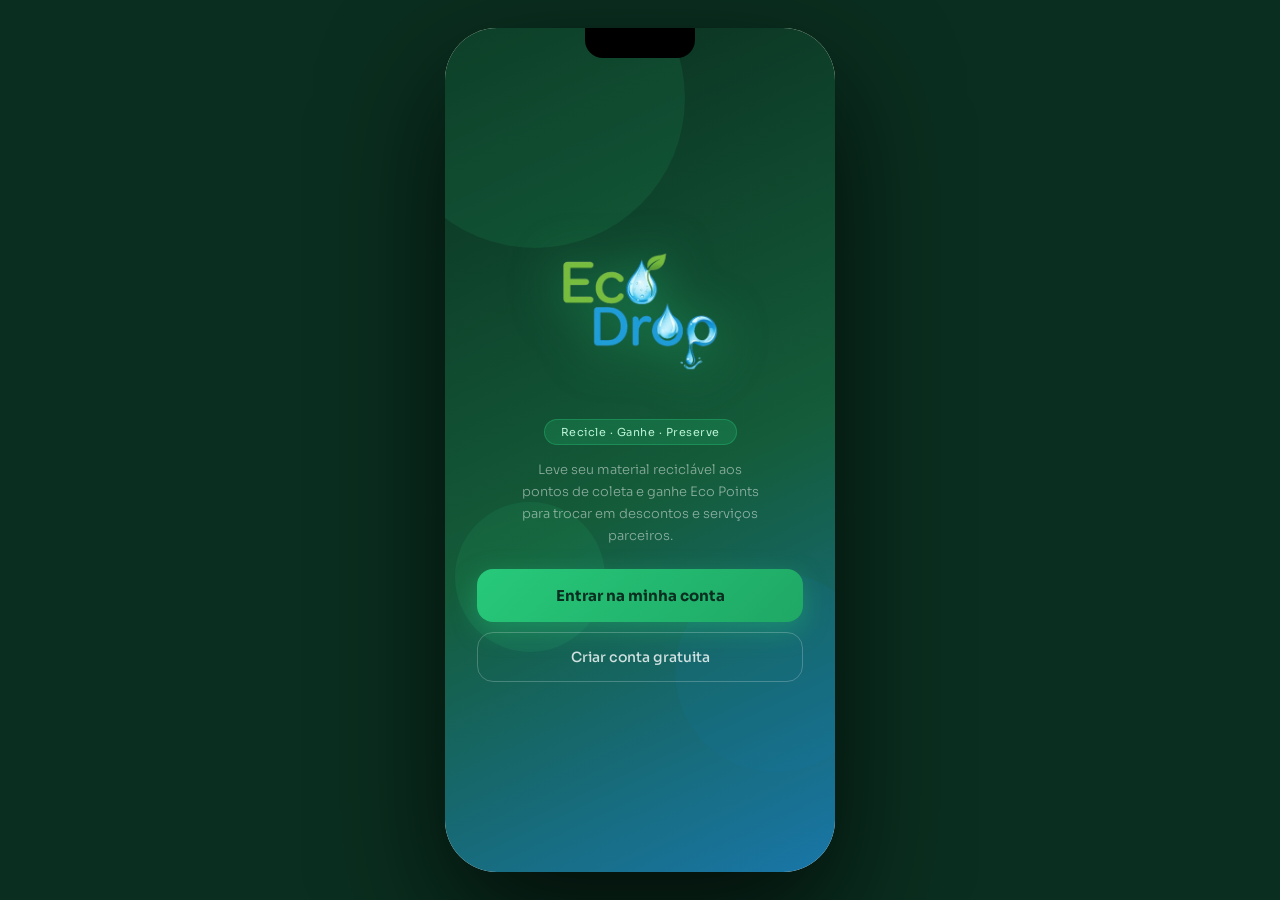
==== frontend/public/index.html @ f5e7b10e "initial commit" ====
<!DOCTYPE html>
<html lang="pt-BR">
<head>
<meta charset="UTF-8"/>
<meta name="viewport" content="width=device-width,initial-scale=1.0"/>
<title>EcoDrop</title>
<link rel="icon" type="image/x-icon" sizes="16x16" href="/assets/16.ico"/>
<link rel="icon" type="image/x-icon" sizes="32x32" href="/assets/32.ico"/>
<link rel="icon" type="image/x-icon" sizes="48x48" href="/assets/48.ico"/>
<link rel="icon" type="image/x-icon" sizes="64x64" href="/assets/64.ico"/>
<link rel="icon" type="image/x-icon" sizes="128x128" href="/assets/128.ico"/>
<link rel="icon" type="image/x-icon" sizes="256x256" href="/assets/256.ico"/>
<link rel="apple-touch-icon" href="/assets/128.ico"/>
<link href="https://fonts.googleapis.com/css2?family=Sora:wght@300;400;500;600;700;800&family=Playfair+Display:wght@700;900&display=swap" rel="stylesheet"/>
<link rel="stylesheet" href="css/style.css"/>
</head>
<body>
<div class="phone">
  <div class="notch"></div>
  <div class="toast" id="toast"></div>

  <!-- SPLASH -->
  <div class="screen active" id="splash">
    <div class="splash-circles"><div class="sc sc1"></div><div class="sc sc2"></div><div class="sc sc3"></div></div>
    <div class="splash-body">
      <img src="assets/Logo.png" alt="EcoDrop" class="splash-logo"/>
      <div class="splash-pill">Recicle · Ganhe · Preserve</div>
      <div class="splash-desc">Leve seu material reciclável aos pontos de coleta e ganhe Eco Points para trocar em descontos e serviços parceiros.</div>
      <div class="splash-btns">
        <button class="btn-primary" onclick="goTo('login')">Entrar na minha conta</button>
        <button class="btn-ghost" onclick="goTo('cadastro')">Criar conta gratuita</button>
      </div>
    </div>
  </div>

  <!-- LOGIN -->
  <div class="screen" id="login">
    <div class="auth-hd">
      <button class="back-btn" onclick="goTo('splash')">←</button>
      <div class="hd-row">
        <img src="assets/Logo.png" alt="EcoDrop" class="screen-logo"/>
        <div><h1>Bem-vindo de volta 👋</h1><p>Entre na sua conta EcoDrop</p></div>
      </div>
    </div>
    <div class="auth-body">
      <div class="fg"><label>E-MAIL</label><input type="email" placeholder="seu@email.com" id="l-email"/></div>
      <div class="fg"><label>SENHA</label><input type="password" placeholder="••••••••" id="l-senha"/></div>
      <button class="btn-primary" onclick="fazerLogin()" style="margin-top:6px">Entrar</button>
      <div class="divider">ou</div>
      <div class="auth-ft">Não tem conta? <button class="link-btn" onclick="goTo('cadastro')">Cadastre-se grátis</button></div>
    </div>
  </div>

  <!-- CADASTRO -->
  <div class="screen" id="cadastro">
    <div class="auth-hd">
      <button class="back-btn" onclick="goTo('splash')">←</button>
      <div class="hd-row">
        <img src="assets/Logo.png" alt="EcoDrop" class="screen-logo"/>
        <div><h1>Criar conta 🌱</h1><p>Comece a reciclar e acumular Eco Points</p></div>
      </div>
    </div>
    <div class="auth-body">
      <div class="fr">
        <div class="fg"><label>NOME</label><input type="text" placeholder="Nome" id="c-nome"/></div>
        <div class="fg"><label>SOBRENOME</label><input type="text" placeholder="Sobrenome" id="c-sob"/></div>
      </div>
      <div class="fg"><label>CPF</label><input type="text" placeholder="000.000.000-00" id="c-cpf" maxlength="14" oninput="mCPF(this)"/></div>
      <div class="fg"><label>E-MAIL</label><input type="email" placeholder="seu@email.com" id="c-email"/></div>
      <div class="fg"><label>SENHA</label><input type="password" placeholder="Mínimo 8 caracteres" id="c-senha"/></div>
      <div class="fg"><label>CONFIRMAÇÃO DE SENHA</label><input type="password" placeholder="Repita a senha" id="c-senha-conf"/></div>
      <button class="btn-primary" onclick="fazerCadastro()" style="margin-top:6px">Criar minha conta</button>
      <div class="auth-ft" style="margin-top:12px">Já tem conta? <button class="link-btn" onclick="goTo('login')">Entrar</button></div>
    </div>
  </div>

  <!-- HOME -->
  <div class="screen" id="home">
    <div class="home-hd">
      <div class="home-top">
        <div class="home-top-left">
          <img src="assets/Logo.png" alt="EcoDrop" class="home-logo"/>
          <div>
            <div class="home-greet">Olá, <span id="home-nome">Usuário</span> 👋</div>
            <div class="home-name">Sua floresta agradece!</div>
          </div>
        </div>
        <div class="notif-btn" onclick="goTo('atendimento')">🔔<div class="notif-dot"></div></div>
      </div>
    </div>
    <div class="voucher-card">
      <div class="vc-lbl">Eco Points Disponíveis</div>
      <div class="vc-val"><span id="saldo-h">0</span><span class="vc-pts-unit"> pts</span></div>
      <div class="vc-sub" id="home-summary">Prontos para usar · Nível 1 🌿</div>
      <div class="vc-badge"><div class="bi">♻️</div><div class="bt">Ativo</div></div>
    </div>
    <div class="stats-row">
      <div class="stat-c"><div class="sn" id="stat-entregas">0</div><div class="sl">Entregas</div></div>
      <div class="stat-c"><div class="sn" id="stat-reciclado">0</div><div class="sl">Pts Acumulados</div></div>
      <div class="stat-c"><div class="sn" id="stat-nivel">1</div><div class="sl">Nível</div></div>
    </div>
    <div class="hscroll">
      <div class="sec-t">🎯 Missões Ativas</div>
      <div id="home-missions">
        <div class="empty-state">Carregando missões...</div>
      </div>
      <div class="sec-t">🔥 Bônus do Mês</div>
      <div class="mc">
        <div class="mi" style="background:#fff3e0">🏆</div>
        <div class="minfo"><h3>Meta: 30 reciclagens em Abril</h3><div class="pb"><div class="pf" style="width:38%"></div></div><p>12 / 30 itens — Bônus 20 pts</p></div>
        <div class="mpts">+20 pts</div>
      </div>
    </div>
  </div>

  <!-- MAPA -->
  <div class="screen" id="mapa">
    <div class="mapa-hd">
      <div class="hd-row">
        <img src="assets/Logo.png" alt="EcoDrop" class="screen-logo"/>
        <div><h1>🗺️ Pontos de Coleta</h1><p>Leve, recicle e ganhe Eco Points</p></div>
      </div>
    </div>
    <div class="filtros">
      <div class="chip active" data-slug="" onclick="setChip(this)">Todos</div>
      <div class="chip" data-slug="plastico" onclick="setChip(this)">♻️ Plástico</div>
      <div class="chip" data-slug="vidro" onclick="setChip(this)">🔵 Vidro</div>
      <div class="chip" data-slug="metal" onclick="setChip(this)">🥫 Metal</div>
      <div class="chip" data-slug="papel" onclick="setChip(this)">📄 Papel</div>
      <div class="chip" data-slug="eletronico" onclick="setChip(this)">🔋 Eletrônico</div>
    </div>
    <div class="fake-map">
      <div class="mtex"></div>
      <div class="mr mrh" style="top:68px"></div>
      <div class="mr mrh" style="top:136px"></div>
      <div class="mr mrv" style="left:96px"></div>
      <div class="mr mrv" style="left:256px"></div>
      <div class="mpin verde" style="top:40px;left:58px" onclick="openPonto('ecoponto-central')"><div class="pi">♻️</div></div>
      <div class="mpin azul"  style="top:92px;left:215px" onclick="openPonto('coleta-norte')"><div class="pi">🔵</div></div>
      <div class="mpin terra" style="top:144px;left:66px" onclick="openPonto('ponto-eletronico-sul')"><div class="pi">🔋</div></div>
      <div class="mpin verde" style="top:46px;left:295px" onclick="openPonto('ecoponto-leste')"><div class="pi">♻️</div></div>
      <div class="mpin azul"  style="top:150px;left:282px" onclick="openPonto('shopping-coleta')"><div class="pi">🥫</div></div>
      <div class="medot" style="top:104px;left:152px"></div>
      <div class="mlbl">📍 Você está aqui</div>
    </div>
    <div class="pscroll" id="points-list">
      <div class="empty-state">Carregando pontos de coleta...</div>
    </div>
  </div>

  <!-- CARTEIRA -->
  <div class="screen" id="carteira">
    <div class="cart-hd">
      <div class="hd-row">
        <img src="assets/Logo.png" alt="EcoDrop" class="screen-logo"/>
        <div><h1>💳 Minha Carteira</h1><p>Seus Eco Points acumulados</p></div>
      </div>
    </div>
    <div class="cart-saldo">
      <div class="cs-lbl">Eco Points Disponíveis</div>
      <div class="cs-val"><span id="saldo-c">0</span><span class="vc-pts-unit"> pts</span></div>
      <div class="cs-sub" id="wallet-summary">Prontos para usar · Nível 1 🌿</div>
      <div class="cs-acts">
        <button class="cs-btn" onclick="openRedeemPartners()">💳 Usar Eco Points</button>
        <button class="cs-btn" onclick="goTo('parceiros');setNav('parceiros')">🏪 Ver Parceiros</button>
      </div>
    </div>
    <div class="nivel-wrap">
      <div class="nivel-top"><h3 id="wallet-level-title">🌿 Nível 1 — Iniciante Verde</h3><span id="wallet-level-progress">0%</span></div>
      <div class="nbg"><div class="nfill" id="wallet-level-bar" style="width:0%"></div></div>
      <div class="ndesc" id="wallet-level-description">Faça sua primeira entrega confirmada para começar a subir de nível.</div>
    </div>
    <div class="cscroll" id="wallet-history">
      <div class="sec-t">📋 Histórico de Transações</div>
      <div class="empty-state">Ainda não há transações registradas na sua carteira.</div>
    </div>
  </div>
  <!-- PARCEIROS -->
  <div class="screen" id="parceiros">
    <div class="parc-hd">
      <div class="hd-row">
        <img src="assets/Logo.png" alt="EcoDrop" class="screen-logo"/>
        <div><h1>🏪 Parceiros</h1><p>Use seus Eco Points nestes estabelecimentos</p></div>
      </div>
    </div>
    <div class="pscr2" id="partners-list">
      <div class="empty-state">Carregando parceiros...</div>
    </div>
  </div>

  <!-- PERFIL -->
  <div class="screen" id="perfil">
    <div class="perf-hd">
      <div class="hd-row" style="justify-content:center;margin-bottom:14px">
        <img src="assets/Logo.png" alt="EcoDrop" class="screen-logo"/>
      </div>
      <button class="perf-av" type="button" onclick="openProfilePhotoPicker()" aria-label="Alterar foto de perfil">
        <span id="profile-photo-placeholder">🧑‍🌿</span>
        <img id="profile-photo-preview" alt="Foto de perfil"/>
      </button>
      <input id="profile-photo-input" type="file" accept="image/png,image/jpeg,image/webp" onchange="alterarFotoPerfil(event)" hidden/>
      <div class="profile-photo-actions">
        <button type="button" onclick="openProfilePhotoPicker()">Alterar foto</button>
        <button type="button" id="profile-photo-remove" onclick="removerFotoPerfil()">Remover</button>
      </div>
      <div class="perf-nome" id="perf-nome">Usuário</div>
      <div class="perf-nivel" id="perf-nivel">Nível 1 · Iniciante Verde 🌿</div>
    </div>
    <div class="perf-scr">
      <div class="info-c">
        <div class="ic-lbl">DADOS PESSOAIS</div>
        <div class="info-r"><div class="info-ico">👤</div><div><h4 id="p-nome">Nome Completo</h4><p>Nome cadastrado</p></div></div>
        <div class="info-r"><div class="info-ico">📧</div><div><h4 id="p-email">email@email.com</h4><p>E-mail</p></div></div>
        <div class="info-r"><div class="info-ico">🆔</div><div><h4 id="p-cpf">000.000.000-00</h4><p>CPF</p></div></div>
        <div class="info-r" onclick="openPhoneModal()"><div class="info-ico">📱</div><div><h4 id="p-telefone">Não informado</h4><p>Celular</p></div></div>
        <div class="info-r" onclick="openAddressModal()"><div class="info-ico">📍</div><div><h4 id="p-endereco">Não informado</h4><p>Endereço</p></div></div>
      </div>
      <div class="info-c" style="margin-top:12px">
        <div class="ic-lbl">MINHA CONTA</div>
        <div class="info-r" onclick="showToast('🔔 Notificações configuradas!')"><div class="info-ico">🔔</div><div><h4>Notificações</h4><p>Vouchers e novidades</p></div></div>
        <div class="info-r" onclick="openProfileEditModal()"><div class="info-ico">✏️</div><div><h4>Editar dados</h4><p>Atualizar informações da sua conta</p></div></div>
        <div class="info-r" onclick="openPasswordModal()"><div class="info-ico">🔒</div><div><h4>Segurança</h4><p>Alterar senha com confirmação</p></div></div>
        <div class="info-r" onclick="showToast('📄 Termos de Uso abertos!')"><div class="info-ico">📄</div><div><h4>Termos de Uso</h4><p>Política de privacidade</p></div></div>
      </div>
      <button class="logout-btn" onclick="fazerLogout()">Sair da conta</button>
    </div>
  </div>

  <!-- ATENDIMENTO -->
  <div class="screen" id="atendimento">
    <div class="atend-hd">
      <div class="hd-row">
        <img src="assets/Logo.png" alt="EcoDrop" class="screen-logo"/>
        <div><h1>🤝 Auto Atendimento</h1><p>Como podemos te ajudar?</p></div>
      </div>
    </div>
    <div class="atend-scr">
      <div class="atend-card" onclick="goTo('carteira');setNav('carteira')">
        <div class="info-ico">💳</div>
        <div class="atend-info"><h4>Minha conta</h4><p>Ver saldo de Eco Points e nível atual</p></div>
        <div class="parr">›</div>
      </div>
      <div class="atend-card" onclick="openDeliveriesModal()">
        <div class="info-ico">📋</div>
        <div class="atend-info"><h4>Histórico de reciclagens</h4><p>Consultar suas entregas realizadas</p></div>
        <div class="parr">›</div>
      </div>
      <div class="atend-card" onclick="goTo('mapa');setNav('mapa')">
        <div class="info-ico">🗺️</div>
        <div class="atend-info"><h4>Pontos de coleta</h4><p>Ver pontos disponíveis na sua cidade</p></div>
        <div class="parr">›</div>
      </div>
      <div class="atend-card" onclick="openAgenda('ecoponto-central')">
        <div class="info-ico">📅</div>
        <div class="atend-info"><h4>Agendar entrega</h4><p>Escolha um horário para levar seu material</p></div>
        <div class="parr">›</div>
      </div>
      <div class="atend-card" onclick="openMeusAgendamentos()">
        <div class="info-ico">🗓️</div>
        <div class="atend-info"><h4>Meus agendamentos</h4><p>Acompanhe e cancele seus agendamentos</p></div>
        <div class="parr">›</div>
      </div>
      <div class="atend-card" onclick="goTo('parceiros');setNav('parceiros')">
        <div class="info-ico">🏪</div>
        <div class="atend-info"><h4>Parceiros</h4><p>Onde usar seus Eco Points</p></div>
        <div class="parr">›</div>
      </div>

      <div class="atend-card" onclick="openSupportModal()">
        <div class="info-ico">🤝</div>
        <div class="atend-info"><h4>Falar com suporte</h4><p>Abrir ticket e acompanhar atendimento</p></div>
        <div class="parr">›</div>
      </div>
      <div class="atend-card operator-only" id="atend-operator-card" onclick="openOperatorModal()" style="display:none">
        <div class="info-ico">🧾</div>
        <div class="atend-info"><h4>Operação do ponto</h4><p>Revisar entregas pendentes e creditar usuários</p></div>
        <div class="parr">›</div>
      </div>
    </div>
  </div>

  <!-- MODAL PERFIL -->
  <div class="modal-ov" id="mod-profile-edit" onclick="closeProfileEditModal()">
    <div class="modal-sh" onclick="event.stopPropagation()">
      <div class="mhandle"></div>
      <div class="mtag">👤 Dados pessoais</div>
      <h2>Atualizar perfil</h2>
      <p>Mantenha seus dados atualizados. Para trocar o e-mail, confirme sua senha atual.</p>
      <div class="fr">
        <div class="fg"><label>NOME</label><input type="text" id="up-nome" placeholder="Nome"/></div>
        <div class="fg"><label>SOBRENOME</label><input type="text" id="up-sobrenome" placeholder="Sobrenome"/></div>
      </div>
      <div class="fg"><label>E-MAIL</label><input type="email" id="up-email" placeholder="seu@email.com"/></div>
      <div class="fg"><label>SENHA ATUAL</label><input type="password" id="up-senha-atual" placeholder="Obrigatória se alterar o e-mail"/></div>
      <div class="modal-help">Informe a senha atual apenas quando quiser trocar o e-mail.</div>
      <button class="btn-primary" id="up-save-btn" onclick="salvarPerfil()">Salvar alterações</button>
      <button class="btn-sec" onclick="closeProfileEditModal()">Cancelar</button>
    </div>
  </div>

  <!-- MODAL SENHA -->
  <div class="modal-ov" id="mod-password" onclick="closePasswordModal()">
    <div class="modal-sh" onclick="event.stopPropagation()">
      <div class="mhandle"></div>
      <div class="mtag">🔒 Segurança</div>
      <h2>Alterar senha</h2>
      <p>Confirme sua senha atual e informe uma nova senha com pelo menos 8 caracteres.</p>
      <div class="fg"><label>SENHA ATUAL</label><input type="password" id="pw-atual" placeholder="Digite sua senha atual"/></div>
      <div class="fg"><label>NOVA SENHA</label><input type="password" id="pw-nova" placeholder="Mínimo 8 caracteres"/></div>
      <div class="fg"><label>CONFIRMAR NOVA SENHA</label><input type="password" id="pw-confirmacao" placeholder="Repita a nova senha"/></div>
      <button class="btn-primary" id="pw-save-btn" onclick="alterarSenha()">Atualizar senha</button>
      <button class="btn-sec" onclick="closePasswordModal()">Cancelar</button>
    </div>
  </div>

  <!-- MODAL ENDEREÇO -->
  <div class="modal-ov" id="mod-address" onclick="closeAddressModal()">
    <div class="modal-sh" onclick="event.stopPropagation()">
      <div class="mhandle"></div>
      <div class="mtag">📍 Endereço</div>
      <h2>Atualizar endereço</h2>
      <p>Mantenha seu endereço atualizado para facilitar agendamentos e entregas.</p>
      <div class="fg"><label>CEP</label><input type="text" id="addr-cep" placeholder="00000-000" maxlength="9" oninput="mCEP(this)" onblur="preencherEnderecoPorCEP()"/></div>
      <div class="modal-help">💡 Digite o CEP e os campos serão preenchidos automaticamente</div>
      <div class="fg"><label>RUA</label><input type="text" id="addr-rua" placeholder="Nome da rua"/></div>
      <div class="fr">
        <div class="fg"><label>NÚMERO</label><input type="text" id="addr-numero" placeholder="123"/></div>
        <div class="fg"><label>BAIRRO</label><input type="text" id="addr-bairro" placeholder="Nome do bairro"/></div>
      </div>
      <div class="fr">
        <div class="fg"><label>CIDADE</label><input type="text" id="addr-cidade" placeholder="Manaus"/></div>
        <div class="fg"><label>ESTADO</label>
          <select id="addr-estado">
            <option>AM</option><option>PA</option><option>RO</option><option>AC</option><option>RR</option>
            <option>AP</option><option>TO</option><option>SP</option><option>RJ</option><option>MG</option>
            <option>BA</option><option>PR</option><option>RS</option><option>SC</option><option>GO</option>
            <option>DF</option><option>MT</option><option>MS</option>
          </select>
        </div>
      </div>
      <button class="btn-primary" id="addr-save-btn" onclick="salvarEndereco()">Salvar endereço</button>
      <button class="btn-sec" onclick="closeAddressModal()">Cancelar</button>
    </div>
  </div>

  <!-- MODAL CELULAR -->
  <div class="modal-ov" id="mod-phone" onclick="closePhoneModal()">
    <div class="modal-sh" onclick="event.stopPropagation()">
      <div class="mhandle"></div>
      <div class="mtag">📱 Celular</div>
      <h2>Atualizar celular</h2>
      <p>Mantenha seu número de celular atualizado para contato.</p>
      <div class="fg"><label>CELULAR</label><input type="text" id="phone-telefone" placeholder="(00) 00000-0000" maxlength="15" oninput="mTel(this)"/></div>
      <button class="btn-primary" id="phone-save-btn" onclick="salvarCelular()">Salvar celular</button>
      <button class="btn-sec" onclick="closePhoneModal()">Cancelar</button>
    </div>
  </div>

  <div class="modal-ov" id="mod-partner-benefits" onclick="closeModal('mod-partner-benefits')">
    <div class="modal-sh" onclick="event.stopPropagation()">
      <div class="mhandle"></div>
      <div class="mtag" id="partner-benefits-tag">🏪 Parceiro</div>
      <h2 id="partner-benefits-title">Escolha um benefício</h2>
      <p id="partner-benefits-description">Use seu VoucherVerde com benefícios reais.</p>
      <div class="section-stack" id="partner-benefits-list">
        <div class="empty-state">Carregando benefícios...</div>
      </div>
      <button class="btn-sec" onclick="closeModal('mod-partner-benefits')">Fechar</button>
    </div>
  </div>

  <div class="modal-ov" id="mod-support" onclick="closeModal('mod-support')">
    <div class="modal-sh" onclick="event.stopPropagation()">
      <div class="mhandle"></div>
      <div class="mtag">🤝 Atendimento</div>
      <h2>Seus tickets</h2>
      <p>Abra um chamado e acompanhe as respostas sem sair do app.</p>
      <div class="section-stack" id="support-ticket-list">
        <div class="empty-state">Carregando tickets...</div>
      </div>
      <button class="btn-primary" onclick="openSupportForm()">Abrir novo ticket</button>
      <button class="btn-sec" onclick="closeModal('mod-support')">Fechar</button>
    </div>
  </div>

  <div class="modal-ov" id="mod-support-form" onclick="closeModal('mod-support-form')">
    <div class="modal-sh" onclick="event.stopPropagation()">
      <div class="mhandle"></div>
      <div class="mtag">✍️ Novo ticket</div>
      <h2>Falar com suporte</h2>
      <p>Descreva seu problema com o máximo de contexto possível.</p>
      <div class="fg">
        <label>CATEGORIA</label>
        <select id="sup-category">
          <option value="Conta">Conta</option>
          <option value="Carteira">Carteira</option>
          <option value="Entrega">Entrega</option>
          <option value="Parceiros">Parceiros</option>
          <option value="Aplicativo">Aplicativo</option>
          <option value="Outro">Outro</option>
        </select>
      </div>
      <div class="fg"><label>ASSUNTO</label><input type="text" id="sup-subject" placeholder="Ex.: Não consegui resgatar meu voucher"/></div>
      <div class="fg">
        <label>PRIORIDADE</label>
        <select id="sup-priority">
          <option value="medium">Média</option>
          <option value="high">Alta</option>
          <option value="low">Baixa</option>
        </select>
      </div>
      <div class="fg"><label>DESCRIÇÃO</label><textarea id="sup-description" placeholder="Explique o que aconteceu e o que você esperava que acontecesse."></textarea></div>
      <button class="btn-primary" id="sup-create-btn" onclick="submitSupportTicket()">Enviar ticket</button>
      <button class="btn-sec" onclick="closeModal('mod-support-form')">Cancelar</button>
    </div>
  </div>

  <div class="modal-ov" id="mod-support-detail" onclick="closeModal('mod-support-detail')">
    <div class="modal-sh" onclick="event.stopPropagation()">
      <div class="mhandle"></div>
      <div class="mtag" id="support-detail-status">Ticket</div>
      <h2 id="support-detail-title">Detalhes do ticket</h2>
      <p id="support-detail-meta">Acompanhe a conversa com o suporte.</p>
      <div class="ticket-thread" id="support-thread">
        <div class="empty-state">Carregando interações...</div>
      </div>
      <div class="fg"><label>RESPONDER</label><textarea id="sup-reply" placeholder="Escreva uma atualização para o suporte."></textarea></div>
      <button class="btn-primary" id="sup-reply-btn" onclick="sendSupportReply()">Enviar resposta</button>
      <button class="btn-sec" onclick="closeModal('mod-support-detail')">Fechar</button>
    </div>
  </div>

  <div class="modal-ov" id="mod-deliveries" onclick="closeModal('mod-deliveries')">
    <div class="modal-sh" onclick="event.stopPropagation()">
      <div class="mhandle"></div>
      <div class="mtag">♻️ Reciclagens</div>
      <h2>Minhas entregas</h2>
      <p>Acompanhe o status das suas reciclagens e registre novas entregas.</p>
      <div class="section-stack" id="delivery-list">
        <div class="empty-state">Carregando entregas...</div>
      </div>
      <button class="btn-primary" onclick="openDeliveryForm()">Registrar nova entrega</button>
      <button class="btn-sec" onclick="closeModal('mod-deliveries')">Fechar</button>
    </div>
  </div>

  <div class="modal-ov" id="mod-delivery-form" onclick="closeModal('mod-delivery-form')">
    <div class="modal-sh" onclick="event.stopPropagation()">
      <div class="mhandle"></div>
      <div class="mtag">📦 Nova entrega</div>
      <h2>Registrar materiais</h2>
      <p>Informe o ponto e os materiais entregues para aguardar revisão do operador.</p>
      <div class="fg">
        <label>PONTO DE COLETA</label>
        <select id="del-point" onchange="onDeliveryPointChange()"></select>
      </div>
      <div class="fg">
        <label>AGENDAMENTO</label>
        <select id="del-appointment"></select>
      </div>
      <div class="section-stack" id="del-items">
        <div class="empty-state">Selecione um ponto para ver os materiais aceitos.</div>
      </div>
      <div class="fg"><label>OBSERVAÇÕES</label><textarea id="del-notes" placeholder="Informações extras para o operador, se necessário."></textarea></div>
      <button class="btn-primary" id="del-save-btn" onclick="submitDelivery()">Enviar para revisão</button>
      <button class="btn-sec" onclick="closeModal('mod-delivery-form')">Cancelar</button>
    </div>
  </div>

  <div class="modal-ov" id="mod-operator" onclick="closeModal('mod-operator')">
    <div class="modal-sh" onclick="event.stopPropagation()">
      <div class="mhandle"></div>
      <div class="mtag">🧾 Operação</div>
      <h2>Entregas pendentes</h2>
      <p>Confirme ou rejeite as entregas aguardando revisão no seu ponto.</p>
      <div class="section-stack" id="operator-delivery-list">
        <div class="empty-state">Carregando entregas pendentes...</div>
      </div>
      <button class="btn-sec" onclick="closeModal('mod-operator')">Fechar</button>
    </div>
  </div>

  <div class="modal-ov" id="mod-operator-review" onclick="closeModal('mod-operator-review')">
    <div class="modal-sh" onclick="event.stopPropagation()">
      <div class="mhandle"></div>
      <div class="mtag">✅ Revisão</div>
      <h2>Revisar entrega</h2>
      <p id="op-review-meta">Confirme os materiais recebidos ou rejeite a entrega com observação.</p>
      <div class="section-stack" id="op-review-summary">
        <div class="empty-state">Selecione uma entrega para revisar.</div>
      </div>
      <div class="fg"><label>OBSERVAÇÃO DO OPERADOR</label><textarea id="op-review-notes" placeholder="Opcional para confirmação, recomendado para rejeição."></textarea></div>
      <div class="inline-actions">
        <button class="btn-primary" id="op-confirm-btn" onclick="submitOperatorReview('confirmed')">Confirmar entrega</button>
        <button class="btn-sec" id="op-reject-btn" onclick="submitOperatorReview('rejected')">Rejeitar</button>
      </div>
    </div>
  </div>

  <!-- BOTTOM NAV -->
  <div class="bottom-nav" id="bnav">
    <div class="nav-item active" id="nav-home" onclick="goTo('home');setNav('home')"><div class="nav-ico">🏠</div><div class="nav-lbl">Início</div></div>
    <div class="nav-item" id="nav-mapa" onclick="goTo('mapa');setNav('mapa')"><div class="nav-ico">🗺️</div><div class="nav-lbl">Mapa</div></div>
    <div class="nav-item" id="nav-carteira" onclick="goTo('carteira');setNav('carteira')"><div class="nav-ico">💳</div><div class="nav-lbl">Carteira</div></div>
    <div class="nav-item" id="nav-atendimento" onclick="goTo('atendimento');setNav('atendimento')"><div class="nav-ico">🤝</div><div class="nav-lbl">Serviços</div></div>
    <div class="nav-item" id="nav-perfil" onclick="goTo('perfil');setNav('perfil')"><div class="nav-ico">👤</div><div class="nav-lbl">Perfil</div></div>
  </div>

  <!-- MODAL MISSÃO -->
  <div class="modal-ov" id="mod-missao" onclick="closeModal('mod-missao')">
    <div class="modal-sh" onclick="event.stopPropagation()">
      <div class="mhandle"></div>
      <div class="mtag" id="mm-tag"></div>
      <h2 id="mm-titulo"></h2>
      <p id="mm-desc"></p>
      <div class="mmats" id="mm-mats"></div>
      <button class="btn-primary" onclick="closeModal('mod-missao');openAgenda('ecoponto-central')">📅 Agendar Entrega</button>
      <button class="btn-sec" onclick="closeModal('mod-missao')">Fechar</button>
    </div>
  </div>

  <!-- MODAL PONTO -->
  <div class="modal-ov" id="mod-ponto" onclick="closeModal('mod-ponto')">
    <div class="modal-sh" onclick="event.stopPropagation()">
      <div class="mhandle"></div>
      <div class="mtag" id="mp-dist"></div>
      <h2 id="mp-nome"></h2>
      <p id="mp-end"></p>
      <div class="mmats" id="mp-mats"></div>
      <button class="btn-primary" id="mp-btn">📅 Agendar Entrega</button>
      <button class="btn-sec" id="mp-delivery-btn">📦 Registrar Entrega</button>
      <button class="btn-sec" onclick="closeModal('mod-ponto')">Fechar</button>
    </div>
  </div>
  <!-- MODAL AGENDAMENTO -->
  <div class="modal-ov" id="mod-agenda" onclick="closeModal('mod-agenda')">
    <div class="modal-sh" onclick="event.stopPropagation()">
      <div class="mhandle"></div>
      <div class="mtag">📅 Agendamento</div>
      <h2 id="ag-nome">Escolha um horário</h2>
      <p>Selecione o melhor dia e horário para levar seu material reciclável ao ponto.</p>
      <div id="ag-slots"></div>
      <button class="btn-primary" id="ag-confirm-btn" style="margin-top:8px" onclick="confirmarAgenda()">✅ Confirmar Agendamento</button>
      <button class="btn-sec" onclick="closeModal('mod-agenda')">Cancelar</button>
    </div>
  </div>
  <!-- MODAL MEUS AGENDAMENTOS -->
  <div class="modal-ov" id="mod-agendamentos" onclick="closeModal('mod-agendamentos')">
    <div class="modal-sh" onclick="event.stopPropagation()">
      <div class="mhandle"></div>
      <div class="mtag">🗓️ Agendamentos</div>
      <h2>Meus agendamentos</h2>
      <p>Acompanhe e gerencie seus agendamentos de coleta.</p>
      <div class="section-stack" id="meus-agendamentos-list">
        <div class="empty-state">Carregando...</div>
      </div>
      <button class="btn-primary" onclick="closeModal('mod-agendamentos');openAgenda('ecoponto-central')">+ Novo agendamento</button>
      <button class="btn-sec" onclick="closeModal('mod-agendamentos')">Fechar</button>
    </div>
  </div>

</div>

<script src="api.js"></script>
<script src="script.js"></script>
</body>
</html>
---- frontend/public/css/style.css ----
:root {
  --g1: #0a2e1f;
  --g2: #145c3a;
  --g3: #1e8c58;
  --gv: #27c97a;
  --gl: #b7f0d4;
  --azul: #1976a8;
  --terra: #a0522d;
  --bege: #f2ede6;
  --bg: #f7f4ef;
  --branco: #fff;
  --cinza: #6b7280;
  --erro: #e53e3e;
  --sombra: rgba(10, 46, 31, 0.13);
}
* {
  margin: 0;
  padding: 0;
  box-sizing: border-box;
  -webkit-tap-highlight-color: transparent;
}
body {
  font-family: "Sora", sans-serif;
  background: var(--g1);
  display: flex;
  justify-content: center;
  align-items: center;
  min-height: 100vh;
}
.phone {
  width: 390px;
  height: 844px;
  background: var(--bg);
  border-radius: 52px;
  overflow: hidden;
  position: relative;
  box-shadow:
    0 48px 120px rgba(0, 0, 0, 0.7),
    inset 0 0 0 1.5px rgba(255, 255, 255, 0.1);
}
.notch {
  position: absolute;
  top: 0;
  left: 50%;
  transform: translateX(-50%);
  width: 110px;
  height: 30px;
  background: #000;
  border-radius: 0 0 18px 18px;
  z-index: 999;
}
.screen {
  display: none;
  flex-direction: column;
  height: 100%;
  position: absolute;
  inset: 0;
  overflow: hidden;
}
.screen.active {
  display: flex;
}
@keyframes fadeUp {
  from {
    opacity: 0;
    transform: translateY(14px);
  }
  to {
    opacity: 1;
    transform: translateY(0);
  }
}
.screen.active {
  animation: fadeUp 0.32s ease;
}

/* SPLASH */
#splash {
  background: linear-gradient(
    155deg,
    var(--g1) 0%,
    var(--g2) 55%,
    var(--azul) 100%
  );
  justify-content: center;
  align-items: center;
}
.splash-circles {
  position: absolute;
  inset: 0;
  overflow: hidden;
}
.sc {
  position: absolute;
  border-radius: 50%;
  opacity: 0.11;
}
.sc1 {
  width: 300px;
  height: 300px;
  background: var(--gv);
  top: -80px;
  left: -60px;
}
.sc2 {
  width: 200px;
  height: 200px;
  background: var(--azul);
  bottom: 100px;
  right: -40px;
}
.sc3 {
  width: 150px;
  height: 150px;
  background: var(--gv);
  bottom: 220px;
  left: 10px;
}
.splash-body {
  position: relative;
  z-index: 2;
  display: flex;
  flex-direction: column;
  align-items: center;
  gap: 14px;
  padding: 0 32px;
  width: 100%;
}
.splash-ico {
  font-size: 78px;
  filter: drop-shadow(0 0 28px rgba(39, 201, 122, 0.6));
  animation: breathe 3s ease-in-out infinite;
}
@keyframes breathe {
  0%,
  100% {
    transform: scale(1) rotate(-3deg);
  }
  50% {
    transform: scale(1.08) rotate(3deg);
  }
}
.splash-logo {
  width: 280px;
  height: auto;
  object-fit: contain;
  filter: drop-shadow(0 4px 24px rgba(39, 201, 122, 0.55));
  display: block;
  margin: 0 auto;
}
.splash-pill {
  background: rgba(39, 201, 122, 0.2);
  border: 1px solid rgba(39, 201, 122, 0.35);
  color: var(--gl);
  font-size: 11px;
  border-radius: 20px;
  padding: 5px 16px;
  letter-spacing: 0.5px;
}
.splash-desc {
  color: rgba(255, 255, 255, 0.5);
  font-size: 13px;
  text-align: center;
  line-height: 1.7;
  max-width: 240px;
  font-weight: 300;
}
.splash-btns {
  width: 100%;
  display: flex;
  flex-direction: column;
  gap: 10px;
  margin-top: 8px;
}
.btn-primary {
  background: linear-gradient(135deg, var(--gv), #1fa865);
  color: var(--g1);
  border: none;
  border-radius: 16px;
  padding: 17px 0;
  font-size: 15px;
  font-weight: 700;
  font-family: "Sora", sans-serif;
  cursor: pointer;
  width: 100%;
  box-shadow: 0 8px 26px rgba(39, 201, 122, 0.38);
  transition: transform 0.15s;
}
.btn-primary:active {
  transform: scale(0.97);
}
.btn-primary:disabled,
.btn-sec:disabled {
  opacity: 0.7;
  cursor: not-allowed;
}
.btn-ghost {
  background: transparent;
  border: 1.5px solid rgba(255, 255, 255, 0.22);
  color: rgba(255, 255, 255, 0.8);
  border-radius: 16px;
  padding: 15px 0;
  font-size: 14px;
  font-weight: 500;
  font-family: "Sora", sans-serif;
  cursor: pointer;
  width: 100%;
}

/* AUTH */
#login,
#cadastro {
  background: var(--bg);
}
.auth-hd {
  background: linear-gradient(140deg, var(--g1), var(--g2));
  padding: 46px 26px 34px;
  border-radius: 0 0 34px 34px;
  position: relative;
  overflow: hidden;
  flex-shrink: 0;
}
.auth-hd::after {
  content: "🌿";
  position: absolute;
  right: 14px;
  bottom: -10px;
  font-size: 90px;
  opacity: 0.11;
}
.back-btn {
  width: 36px;
  height: 36px;
  background: rgba(255, 255, 255, 0.12);
  border: none;
  border-radius: 12px;
  color: #fff;
  font-size: 18px;
  cursor: pointer;
  margin-bottom: 18px;
  display: flex;
  align-items: center;
  justify-content: center;
}
.screen-logo {
  height: 36px;
  width: auto;
  object-fit: contain;
  filter: drop-shadow(0 2px 8px rgba(39, 201, 122, 0.4));
  display: block;
  flex-shrink: 0;
}
.hd-row {
  display: flex;
  align-items: center;
  gap: 10px;
}
.auth-hd h1 {
  font-family: "Playfair Display", serif;
  font-size: 26px;
  color: #fff;
  font-weight: 900;
}
.auth-hd p {
  color: var(--gl);
  font-size: 13px;
  margin-top: 5px;
  font-weight: 300;
}
.auth-body {
  flex: 1;
  overflow-y: auto;
  padding: 26px 22px 100px;
}
.auth-body::-webkit-scrollbar {
  display: none;
}
.fg {
  margin-bottom: 14px;
}
.fg label {
  display: block;
  font-size: 11px;
  font-weight: 700;
  color: var(--g2);
  margin-bottom: 5px;
  letter-spacing: 0.4px;
}
.fg input,
.fg select,
.fg textarea {
  width: 100%;
  background: var(--branco);
  border: 1.5px solid #e2ddd6;
  border-radius: 13px;
  padding: 13px 15px;
  font-size: 14px;
  font-family: "Sora", sans-serif;
  color: var(--g1);
  outline: none;
  transition: border-color 0.2s;
}
.fg input:focus,
.fg select:focus,
.fg textarea:focus {
  border-color: var(--gv);
}
.fg textarea {
  min-height: 110px;
  resize: vertical;
  line-height: 1.5;
}
.fr {
  display: grid;
  grid-template-columns: 1fr 1fr;
  gap: 11px;
}
.divider {
  display: flex;
  align-items: center;
  gap: 12px;
  margin: 18px 0;
  color: var(--cinza);
  font-size: 12px;
}
.divider::before,
.divider::after {
  content: "";
  flex: 1;
  height: 1px;
  background: #e2ddd6;
}
.link-btn {
  background: none;
  border: none;
  color: var(--g3);
  font-size: 13px;
  font-weight: 700;
  cursor: pointer;
  font-family: "Sora", sans-serif;
}
.auth-ft {
  text-align: center;
  color: var(--cinza);
  font-size: 12px;
  margin-top: 14px;
}

/* HOME */
#home {
  background: var(--bg);
}
.home-hd {
  background: linear-gradient(140deg, var(--g1), var(--g2));
  padding: 42px 22px 22px;
  flex-shrink: 0;
  position: relative;
  overflow: hidden;
}
.home-hd::before {
  content: "";
  position: absolute;
  right: -30px;
  top: -30px;
  width: 170px;
  height: 170px;
  border-radius: 50%;
  background: rgba(39, 201, 122, 0.09);
}
.home-hd::after {
  content: "🌳";
  position: absolute;
  right: 16px;
  bottom: -8px;
  font-size: 70px;
  opacity: 0.16;
}
.home-top {
  display: flex;
  justify-content: space-between;
  align-items: center;
  margin-bottom: 16px;
}
.home-top-left {
  display: flex;
  align-items: center;
  gap: 8px;
}
.home-logo {
  height: 40px;
  width: auto;
  object-fit: contain;
  filter: drop-shadow(0 2px 10px rgba(39, 201, 122, 0.45));
  display: block;
}
.notif-btn {
  width: 36px;
  height: 36px;
  background: rgba(255, 255, 255, 0.12);
  border-radius: 12px;
  display: flex;
  align-items: center;
  justify-content: center;
  font-size: 17px;
  cursor: pointer;
  position: relative;
}
.notif-dot {
  position: absolute;
  top: 5px;
  right: 5px;
  width: 8px;
  height: 8px;
  background: #f87171;
  border-radius: 50%;
  border: 1.5px solid var(--g2);
}
.home-greet {
  color: var(--gl);
  font-size: 13px;
  font-weight: 300;
}
.home-name {
  color: #fff;
  font-size: 18px;
  font-weight: 700;
  margin-top: 2px;
}
.voucher-card {
  margin: 14px 18px 0;
  background: linear-gradient(135deg, var(--gv), #1fa865 60%, var(--azul));
  border-radius: 22px;
  padding: 18px;
  position: relative;
  overflow: hidden;
  box-shadow: 0 8px 26px rgba(39, 201, 122, 0.33);
}
.voucher-card::before {
  content: "";
  position: absolute;
  right: -18px;
  top: -18px;
  width: 110px;
  height: 110px;
  border-radius: 50%;
  background: rgba(255, 255, 255, 0.11);
}
.vc-lbl {
  color: rgba(255, 255, 255, 0.68);
  font-size: 10px;
  font-weight: 600;
  letter-spacing: 0.8px;
  text-transform: uppercase;
}
.vc-val {
  font-family: "Playfair Display", serif;
  font-size: 36px;
  color: #fff;
  font-weight: 900;
  margin: 3px 0 1px;
  line-height: 1;
  display: flex;
  align-items: baseline;
  gap: 4px;
}
.vc-pts-unit {
  font-family: "Sora", sans-serif;
  font-size: 14px;
  font-weight: 600;
  color: rgba(255, 255, 255, 0.75);
  letter-spacing: 0.5px;
}
.vc-sub {
  color: rgba(255, 255, 255, 0.72);
  font-size: 11px;
}
.vc-badge {
  position: absolute;
  right: 18px;
  top: 50%;
  transform: translateY(-50%);
  background: rgba(255, 255, 255, 0.18);
  border-radius: 14px;
  padding: 7px 12px;
  text-align: center;
}
.vc-badge .bi {
  font-size: 20px;
}
.vc-badge .bt {
  color: #fff;
  font-size: 9px;
  font-weight: 700;
  display: block;
  margin-top: 2px;
}
.stats-row {
  display: flex;
  gap: 10px;
  padding: 14px 18px 0;
}
.stat-c {
  flex: 1;
  background: var(--branco);
  border-radius: 16px;
  padding: 13px;
  text-align: center;
  box-shadow: 0 2px 10px var(--sombra);
}
.stat-c .sn {
  font-size: 18px;
  font-weight: 800;
  color: var(--g2);
}
.stat-c .sl {
  font-size: 10px;
  color: var(--cinza);
  margin-top: 1px;
}
.hscroll {
  flex: 1;
  overflow-y: auto;
  padding: 0 18px 88px;
}
.hscroll::-webkit-scrollbar {
  display: none;
}
.sec-t {
  font-size: 14px;
  font-weight: 700;
  color: var(--g1);
  margin: 18px 0 10px;
}
.mc {
  background: var(--branco);
  border-radius: 18px;
  padding: 14px;
  margin-bottom: 10px;
  display: flex;
  align-items: center;
  gap: 12px;
  box-shadow: 0 2px 12px var(--sombra);
  cursor: pointer;
  transition: transform 0.15s;
  user-select: none;
}
.mc:active {
  transform: scale(0.98);
}
.mi {
  width: 48px;
  height: 48px;
  border-radius: 14px;
  display: flex;
  align-items: center;
  justify-content: center;
  font-size: 22px;
  flex-shrink: 0;
}
.minfo {
  flex: 1;
}
.minfo h3 {
  font-size: 13px;
  font-weight: 700;
  color: var(--g1);
}
.minfo p {
  font-size: 11px;
  color: var(--cinza);
  margin-top: 2px;
}
.pb {
  background: #e8f5ee;
  border-radius: 20px;
  height: 6px;
  margin-top: 6px;
  overflow: hidden;
}
.pf {
  height: 100%;
  background: linear-gradient(90deg, var(--gv), var(--azul));
  border-radius: 20px;
}
.mpts {
  background: #e8f5ee;
  color: var(--g2);
  font-size: 11px;
  font-weight: 700;
  border-radius: 10px;
  padding: 5px 9px;
  flex-shrink: 0;
}

/* MAPA */
#mapa {
  background: var(--bg);
}
.mapa-hd {
  background: linear-gradient(140deg, var(--azul), var(--g2));
  padding: 42px 22px 20px;
  flex-shrink: 0;
}
.mapa-hd h1 {
  color: #fff;
  font-size: 19px;
  font-weight: 700;
}
.mapa-hd p {
  color: rgba(255, 255, 255, 0.62);
  font-size: 12px;
  margin-top: 3px;
}
.filtros {
  display: flex;
  gap: 7px;
  padding: 12px 18px;
  overflow-x: auto;
  flex-shrink: 0;
}
.filtros::-webkit-scrollbar {
  display: none;
}
.chip {
  background: var(--branco);
  border: 1.5px solid #e2ddd6;
  border-radius: 20px;
  padding: 6px 12px;
  font-size: 11px;
  font-weight: 600;
  color: var(--cinza);
  cursor: pointer;
  white-space: nowrap;
  flex-shrink: 0;
  transition: all 0.18s;
}
.chip.active {
  background: var(--g2);
  border-color: var(--g2);
  color: #fff;
}
.fake-map {
  margin: 0 18px 12px;
  border-radius: 22px;
  height: 195px;
  background: linear-gradient(135deg, #c5dec5, #a3c9b3);
  position: relative;
  overflow: hidden;
  box-shadow: 0 4px 18px var(--sombra);
  flex-shrink: 0;
}
.mtex {
  position: absolute;
  inset: 0;
  background-image:
    linear-gradient(rgba(255, 255, 255, 0.22) 1px, transparent 1px),
    linear-gradient(90deg, rgba(255, 255, 255, 0.22) 1px, transparent 1px);
  background-size: 34px 34px;
}
.mr {
  position: absolute;
  background: rgba(255, 255, 255, 0.52);
}
.mrh {
  height: 7px;
  left: 0;
  right: 0;
  border-radius: 4px;
}
.mrv {
  width: 7px;
  top: 0;
  bottom: 0;
  border-radius: 4px;
}
.mpin {
  position: absolute;
  width: 32px;
  height: 32px;
  border-radius: 50% 50% 50% 0;
  transform: rotate(-45deg);
  display: flex;
  align-items: center;
  justify-content: center;
  box-shadow: 0 3px 9px rgba(0, 0, 0, 0.22);
  cursor: pointer;
  transition: transform 0.18s;
}
.mpin:hover {
  transform: rotate(-45deg) scale(1.12);
}
.mpin .pi {
  transform: rotate(45deg);
  font-size: 14px;
}
.mpin.verde {
  background: var(--gv);
}
.mpin.azul {
  background: var(--azul);
}
.mpin.terra {
  background: var(--terra);
}
.medot {
  position: absolute;
  width: 17px;
  height: 17px;
  background: #e53e3e;
  border-radius: 50%;
  border: 3px solid #fff;
  box-shadow: 0 0 0 5px rgba(229, 62, 62, 0.22);
}
.mlbl {
  position: absolute;
  top: 9px;
  left: 9px;
  background: var(--branco);
  border-radius: 9px;
  padding: 4px 9px;
  font-size: 10px;
  font-weight: 700;
  color: var(--g1);
  box-shadow: 0 2px 7px var(--sombra);
}
.pscroll {
  flex: 1;
  overflow-y: auto;
  padding: 0 18px 88px;
}
.pscroll::-webkit-scrollbar {
  display: none;
}
.pc {
  background: var(--branco);
  border-radius: 18px;
  padding: 13px 15px;
  margin-bottom: 10px;
  display: flex;
  align-items: center;
  gap: 12px;
  box-shadow: 0 2px 12px var(--sombra);
  cursor: pointer;
  transition: transform 0.15s;
}
.pc:active {
  transform: scale(0.98);
}
.pico {
  width: 44px;
  height: 44px;
  border-radius: 12px;
  display: flex;
  align-items: center;
  justify-content: center;
  font-size: 21px;
  flex-shrink: 0;
}
.pinfo h3 {
  font-size: 13px;
  font-weight: 700;
  color: var(--g1);
}
.pinfo p {
  font-size: 11px;
  color: var(--cinza);
  margin-top: 1px;
}
.ptags {
  display: flex;
  gap: 4px;
  margin-top: 5px;
  flex-wrap: wrap;
}
.ptag {
  background: #e8f5ee;
  color: var(--g2);
  font-size: 9px;
  font-weight: 700;
  border-radius: 7px;
  padding: 2px 6px;
}
.pdist {
  margin-left: auto;
  text-align: right;
  flex-shrink: 0;
}
.pdist .km {
  font-size: 13px;
  font-weight: 700;
  color: var(--azul);
}
.pdist .dt {
  font-size: 10px;
  color: var(--cinza);
}
.ag-btn {
  background: var(--g2);
  color: #fff;
  border: none;
  border-radius: 9px;
  padding: 5px 10px;
  font-size: 10px;
  font-weight: 700;
  font-family: "Sora", sans-serif;
  cursor: pointer;
  margin-top: 5px;
  display: block;
}

/* CARTEIRA */
#carteira {
  background: var(--bg);
}
.cart-hd {
  background: linear-gradient(140deg, var(--g1), var(--g3));
  padding: 42px 22px 26px;
  border-radius: 0 0 34px 34px;
  flex-shrink: 0;
  position: relative;
  overflow: hidden;
}
.cart-hd::after {
  content: "💳";
  position: absolute;
  right: 18px;
  bottom: -6px;
  font-size: 76px;
  opacity: 0.14;
}
.cart-hd h1 {
  color: #fff;
  font-size: 19px;
  font-weight: 700;
}
.cart-hd p {
  color: var(--gl);
  font-size: 12px;
  margin-top: 3px;
  font-weight: 300;
}
.cart-saldo {
  background: linear-gradient(135deg, var(--gv), #1fa865);
  border-radius: 22px;
  margin: 18px 18px 0;
  padding: 20px;
  position: relative;
  overflow: hidden;
  box-shadow: 0 8px 26px rgba(39, 201, 122, 0.33);
}
.cart-saldo::before {
  content: "";
  position: absolute;
  right: -18px;
  top: -18px;
  width: 95px;
  height: 95px;
  border-radius: 50%;
  background: rgba(255, 255, 255, 0.11);
}
.cs-lbl {
  color: rgba(255, 255, 255, 0.68);
  font-size: 10px;
  font-weight: 600;
  letter-spacing: 0.8px;
  text-transform: uppercase;
}
.cs-val {
  font-family: "Playfair Display", serif;
  font-size: 42px;
  color: #fff;
  font-weight: 900;
  line-height: 1.1;
  margin-top: 3px;
  display: flex;
  align-items: baseline;
  gap: 5px;
}
.cs-sub {
  color: rgba(255, 255, 255, 0.68);
  font-size: 11px;
  margin-top: 3px;
}
.cs-acts {
  display: flex;
  gap: 9px;
  margin-top: 14px;
}
.cs-btn {
  flex: 1;
  background: rgba(255, 255, 255, 0.18);
  border: none;
  border-radius: 11px;
  padding: 10px;
  color: #fff;
  font-size: 11px;
  font-weight: 700;
  font-family: "Sora", sans-serif;
  cursor: pointer;
  display: flex;
  align-items: center;
  justify-content: center;
  gap: 5px;
}
.nivel-wrap {
  margin: 14px 18px 0;
  background: var(--branco);
  border-radius: 18px;
  padding: 15px;
  box-shadow: 0 2px 10px var(--sombra);
}
.nivel-top {
  display: flex;
  justify-content: space-between;
  align-items: center;
  margin-bottom: 9px;
}
.nivel-top h3 {
  font-size: 13px;
  font-weight: 700;
  color: var(--g1);
}
.nivel-top span {
  font-size: 12px;
  color: var(--gv);
  font-weight: 700;
}
.nbg {
  background: #e8f5ee;
  border-radius: 20px;
  height: 9px;
  overflow: hidden;
}
.nfill {
  height: 100%;
  background: linear-gradient(90deg, var(--gv), var(--azul));
  border-radius: 20px;
  width: 68%;
}
.ndesc {
  font-size: 11px;
  color: var(--cinza);
  margin-top: 5px;
}
.cscroll {
  flex: 1;
  overflow-y: auto;
  padding: 0 18px 88px;
}
.cscroll::-webkit-scrollbar {
  display: none;
}
.hi {
  display: flex;
  align-items: center;
  gap: 11px;
  padding: 13px 0;
  border-bottom: 1px solid rgba(0, 0, 0, 0.05);
}
.hico {
  width: 38px;
  height: 38px;
  border-radius: 11px;
  display: flex;
  align-items: center;
  justify-content: center;
  font-size: 19px;
  flex-shrink: 0;
}
.hinfo {
  flex: 1;
}
.hinfo h4 {
  font-size: 13px;
  font-weight: 600;
  color: var(--g1);
}
.hinfo p {
  font-size: 11px;
  color: var(--cinza);
  margin-top: 1px;
}
.hval {
  font-size: 14px;
  font-weight: 800;
}
.hval.plus {
  color: var(--gv);
}
.hval.minus {
  color: var(--erro);
}

/* PARCEIROS */
#parceiros {
  background: var(--bg);
}
.parc-hd {
  background: linear-gradient(140deg, var(--terra), var(--g2));
  padding: 42px 22px 22px;
  flex-shrink: 0;
}
.parc-hd h1 {
  color: #fff;
  font-size: 19px;
  font-weight: 700;
}
.parc-hd p {
  color: rgba(255, 255, 255, 0.62);
  font-size: 12px;
  margin-top: 3px;
}
.pscr2 {
  flex: 1;
  overflow-y: auto;
  padding: 12px 18px 88px;
}
.pscr2::-webkit-scrollbar {
  display: none;
}
.pcat {
  font-size: 11px;
  font-weight: 700;
  color: var(--cinza);
  letter-spacing: 0.6px;
  text-transform: uppercase;
  margin: 14px 0 9px;
}
.parc-c {
  background: var(--branco);
  border-radius: 18px;
  padding: 14px;
  margin-bottom: 10px;
  display: flex;
  align-items: center;
  gap: 12px;
  box-shadow: 0 2px 12px var(--sombra);
  cursor: pointer;
  transition: transform 0.15s;
}
.parc-c:active {
  transform: scale(0.98);
}
.parc-logo {
  width: 50px;
  height: 50px;
  border-radius: 14px;
  display: flex;
  align-items: center;
  justify-content: center;
  font-size: 24px;
  flex-shrink: 0;
}
.parc-inf h3 {
  font-size: 13px;
  font-weight: 700;
  color: var(--g1);
}
.parc-inf p {
  font-size: 11px;
  color: var(--cinza);
  margin-top: 1px;
}
.parc-desc {
  font-size: 11px;
  color: var(--g2);
  font-weight: 600;
  margin-top: 3px;
}
.parr {
  color: var(--cinza);
  font-size: 18px;
  margin-left: auto;
}

/* PERFIL */
#perfil {
  background: var(--bg);
}
.perf-hd {
  background: linear-gradient(140deg, var(--g1), var(--terra));
  padding: 42px 22px 30px;
  text-align: center;
  flex-shrink: 0;
}
.perf-av {
  width: 78px;
  height: 78px;
  background: var(--gv);
  border-radius: 50%;
  margin: 0 auto 11px;
  display: flex;
  align-items: center;
  justify-content: center;
  font-size: 34px;
  border: 4px solid rgba(255, 255, 255, 0.28);
  box-shadow: 0 0 0 7px rgba(39, 201, 122, 0.18);
  cursor: pointer;
  overflow: hidden;
  padding: 0;
  position: relative;
}
.perf-av img {
  width: 100%;
  height: 100%;
  display: none;
  object-fit: cover;
}
.perf-av.has-photo img {
  display: block;
}
.perf-av.has-photo span {
  display: none;
}
.profile-photo-actions {
  display: flex;
  justify-content: center;
  gap: 8px;
  margin: 0 0 10px;
}
.profile-photo-actions button {
  min-height: 30px;
  border: 1px solid rgba(255, 255, 255, 0.3);
  border-radius: 999px;
  padding: 0 12px;
  background: rgba(255, 255, 255, 0.16);
  color: #fff;
  font-size: 11px;
  font-weight: 800;
}
.profile-photo-actions button:disabled {
  opacity: 0.48;
  cursor: not-allowed;
}
.perf-nome {
  color: #fff;
  font-family: "Playfair Display", serif;
  font-size: 21px;
  font-weight: 900;
}
.perf-nivel {
  color: var(--gl);
  font-size: 12px;
  margin-top: 3px;
}
.perf-scr {
  flex: 1;
  overflow-y: auto;
  padding: 0 18px 88px;
}
.perf-scr::-webkit-scrollbar {
  display: none;
}
.info-c {
  background: var(--branco);
  border-radius: 18px;
  padding: 16px;
  margin-top: 14px;
  box-shadow: 0 2px 12px var(--sombra);
}
.info-r {
  display: flex;
  align-items: center;
  gap: 11px;
  padding: 9px 0;
  border-bottom: 1px solid rgba(0, 0, 0, 0.05);
}
.info-r:last-child {
  border: none;
}
.info-ico {
  width: 34px;
  height: 34px;
  border-radius: 9px;
  background: #e8f5ee;
  display: flex;
  align-items: center;
  justify-content: center;
  font-size: 16px;
  user-select: none;
  cursor: pointer;
}
.info-r h4 {
  font-size: 13px;
  font-weight: 600;
  color: var(--g1);
}
.info-r p {
  font-size: 11px;
  color: var(--cinza);
}
.logout-btn {
  width: 100%;
  background: var(--branco);
  border: 1.5px solid #e2ddd6;
  border-radius: 15px;
  padding: 14px;
  font-size: 14px;
  font-weight: 700;
  color: var(--erro);
  font-family: "Sora", sans-serif;
  cursor: pointer;
  margin-top: 14px;
}
.ic-lbl {
  font-size: 11px;
  font-weight: 700;
  color: var(--cinza);
  margin-bottom: 7px;
  letter-spacing: 0.5px;
}

/* ATENDIMENTO */
.atend-hd {
  background: linear-gradient(140deg, var(--g1), var(--g2));
  padding: 42px 22px 26px;
  border-radius: 0 0 34px 34px;
  flex-shrink: 0;
}
.atend-hd h1 {
  color: #fff;
  font-size: 19px;
  font-weight: 700;
}
.atend-hd p {
  color: var(--gl);
  font-size: 12px;
  margin-top: 3px;
  font-weight: 300;
}
.atend-scr {
  flex: 1;
  overflow-y: auto;
  padding: 16px 18px 40px;
  display: flex;
  flex-direction: column;
  gap: 10px;
}
.atend-scr::-webkit-scrollbar {
  display: none;
}
.atend-card {
  background: var(--branco);
  border-radius: 18px;
  padding: 14px 16px;
  display: flex;
  align-items: center;
  gap: 13px;
  box-shadow: 0 2px 12px var(--sombra);
  cursor: pointer;
  transition: transform 0.15s;
  user-select: none;
}
.atend-card:active {
  transform: scale(0.98);
}
.atend-info {
  flex: 1;
}
.atend-info h4 {
  font-size: 14px;
  font-weight: 700;
  color: var(--g1);
}
.atend-info p {
  font-size: 11px;
  color: var(--cinza);
  margin-top: 2px;
}

/* BOTTOM NAV */
.bottom-nav {
  position: absolute;
  bottom: 0;
  left: 0;
  right: 0;
  height: 72px;
  background: var(--branco);
  border-top: 1px solid rgba(0, 0, 0, 0.07);
  display: none;
  justify-content: space-around;
  align-items: center;
  z-index: 100;
  padding-bottom: 6px;
  border-radius: 0 0 52px 52px;
}
.bottom-nav.show {
  display: flex;
}
.nav-item {
  display: flex;
  flex-direction: column;
  align-items: center;
  gap: 3px;
  cursor: pointer;
  padding: 5px 12px;
  border-radius: 12px;
  transition: background 0.18s;
}
.nav-item.active {
  background: #e8f5ee;
}
.nav-ico {
  font-size: 21px;
}
.nav-lbl {
  font-size: 10px;
  font-weight: 600;
  color: #bbb;
}
.nav-item.active .nav-lbl {
  color: var(--g2);
}

/* MODAL */
.modal-ov {
  display: none;
  position: absolute;
  inset: 0;
  background: rgba(0, 0, 0, 0.48);
  z-index: 300;
  align-items: flex-end;
}
.modal-ov.open {
  display: flex;
  animation: fadeUp 0.24s ease;
}
.modal-sh {
  background: var(--bg);
  width: 100%;
  border-radius: 30px 30px 0 0;
  padding: 18px 22px 36px;
  max-height: 84%;
  overflow-y: auto;
}
.modal-sh::-webkit-scrollbar {
  display: none;
}
.mhandle {
  width: 36px;
  height: 4px;
  background: #ddd;
  border-radius: 4px;
  margin: 0 auto 18px;
}
.modal-sh h2 {
  font-family: "Playfair Display", serif;
  font-size: 21px;
  color: var(--g1);
  margin-bottom: 7px;
}
.modal-sh p {
  font-size: 13px;
  color: var(--cinza);
  line-height: 1.7;
  margin-bottom: 14px;
}
.mtag {
  display: inline-block;
  background: #e8f5ee;
  color: var(--g2);
  font-size: 11px;
  font-weight: 700;
  border-radius: 9px;
  padding: 3px 11px;
  margin-bottom: 10px;
}
.mmats {
  display: flex;
  flex-wrap: wrap;
  gap: 7px;
  margin-bottom: 18px;
}
.mat-chip {
  background: var(--branco);
  border: 1.5px solid #e2ddd6;
  border-radius: 10px;
  padding: 7px 12px;
  font-size: 12px;
  font-weight: 600;
  color: var(--g1);
  display: flex;
  align-items: center;
  gap: 5px;
}
.btn-sec {
  width: 100%;
  background: transparent;
  border: 1.5px solid #e2ddd6;
  border-radius: 14px;
  padding: 14px;
  font-size: 14px;
  font-weight: 600;
  color: var(--cinza);
  font-family: "Sora", sans-serif;
  cursor: pointer;
  margin-top: 9px;
}
.modal-help {
  font-size: 11px;
  color: var(--cinza);
  margin: -4px 0 16px;
}
.section-stack {
  display: flex;
  flex-direction: column;
  gap: 10px;
  margin-bottom: 14px;
}
.inline-actions {
  display: flex;
  gap: 10px;
  margin-top: 8px;
}
.inline-actions .btn-primary,
.inline-actions .btn-sec {
  flex: 1;
  margin-top: 0;
}
.status-badge,
.priority-badge {
  display: inline-flex;
  align-items: center;
  justify-content: center;
  border-radius: 999px;
  padding: 4px 10px;
  font-size: 10px;
  font-weight: 700;
}
.status-badge.pending_confirmation,
.status-badge.generated,
.status-badge.open {
  background: #fff3e0;
  color: #b45309;
}
.status-badge.confirmed,
.status-badge.used,
.status-badge.completed,
.status-badge.resolved {
  background: #e8f5ee;
  color: var(--g2);
}
.status-badge.rejected,
.status-badge.cancelled,
.status-badge.closed,
.status-badge.expired {
  background: #fde8e8;
  color: var(--erro);
}
.status-badge.in_progress {
  background: #e3f4fb;
  color: var(--azul);
}
.priority-badge.low {
  background: #eef7ff;
  color: var(--azul);
}
.priority-badge.medium {
  background: #fff7dd;
  color: #b45309;
}
.priority-badge.high {
  background: #fde8e8;
  color: var(--erro);
}
.ticket-card,
.delivery-card,
.benefit-card,
.summary-card,
.operator-card {
  background: var(--branco);
  border-radius: 18px;
  padding: 14px 15px;
  box-shadow: 0 2px 12px var(--sombra);
}
.ticket-card,
.operator-card,
.benefit-card {
  cursor: pointer;
}
.ticket-card:active,
.operator-card:active,
.benefit-card:active {
  transform: scale(0.99);
}
.ticket-head,
.delivery-head,
.benefit-head {
  display: flex;
  justify-content: space-between;
  gap: 10px;
  align-items: flex-start;
}
.ticket-title,
.delivery-title,
.benefit-title {
  font-size: 14px;
  font-weight: 700;
  color: var(--g1);
}
.ticket-sub,
.delivery-sub,
.benefit-sub,
.summary-text {
  font-size: 11px;
  color: var(--cinza);
  margin-top: 4px;
  line-height: 1.5;
}
.delivery-items,
.benefit-meta,
.ticket-meta {
  display: flex;
  flex-wrap: wrap;
  gap: 6px;
  margin-top: 10px;
}
.item-chip,
.meta-chip {
  background: #f4f1ec;
  color: var(--g1);
  border-radius: 999px;
  padding: 4px 8px;
  font-size: 10px;
  font-weight: 600;
}
.ticket-thread {
  display: flex;
  flex-direction: column;
  gap: 10px;
  margin: 12px 0 16px;
}
.ticket-bubble {
  background: var(--branco);
  border: 1px solid #ece7df;
  border-radius: 16px 16px 16px 6px;
  padding: 12px 13px;
}
.ticket-bubble.self {
  background: #e8f5ee;
  border-color: #d2ebdc;
  border-radius: 16px 16px 6px 16px;
}
.ticket-bubble strong {
  display: block;
  font-size: 12px;
  color: var(--g1);
}
.ticket-bubble small {
  display: block;
  font-size: 10px;
  color: var(--cinza);
  margin-top: 2px;
}
.ticket-bubble p {
  margin: 8px 0 0;
  font-size: 12px;
  color: var(--g1);
  line-height: 1.5;
}
.material-form-card {
  background: var(--branco);
  border: 1px solid #ece7df;
  border-radius: 16px;
  padding: 12px 13px;
}
.material-form-top {
  display: flex;
  justify-content: space-between;
  gap: 10px;
  align-items: center;
  margin-bottom: 8px;
}
.material-form-top h4 {
  font-size: 13px;
  font-weight: 700;
  color: var(--g1);
}
.material-form-top span {
  font-size: 10px;
  color: var(--cinza);
}
.operator-only {
  display: none;
}
.aslot {
  background: var(--branco);
  border: 1.5px solid #e2ddd6;
  border-radius: 13px;
  padding: 11px 14px;
  margin-bottom: 9px;
  cursor: pointer;
  display: flex;
  justify-content: space-between;
  align-items: center;
  transition: all 0.18s;
}
.aslot.sel {
  border-color: var(--gv);
  background: #e8f5ee;
}
.aslot h4 {
  font-size: 13px;
  font-weight: 700;
  color: var(--g1);
}
.aslot p {
  font-size: 11px;
  color: var(--cinza);
}
.achk {
  font-size: 17px;
  display: none;
}
.aslot.sel .achk {
  display: block;
}
.empty-state {
  background: var(--branco);
  border-radius: 18px;
  padding: 18px 16px;
  color: var(--cinza);
  font-size: 13px;
  line-height: 1.6;
  box-shadow: 0 2px 12px var(--sombra);
}

/* TOAST */
.toast {
  display: none;
  position: absolute;
  top: 52px;
  left: 18px;
  right: 18px;
  background: var(--g1);
  color: #fff;
  border-radius: 14px;
  padding: 12px 16px;
  font-size: 13px;
  font-weight: 600;
  z-index: 500;
  text-align: center;
  box-shadow: 0 7px 22px rgba(0, 0, 0, 0.28);
}
.toast.show {
  display: block;
  animation: fadeUp 0.28s ease;
}
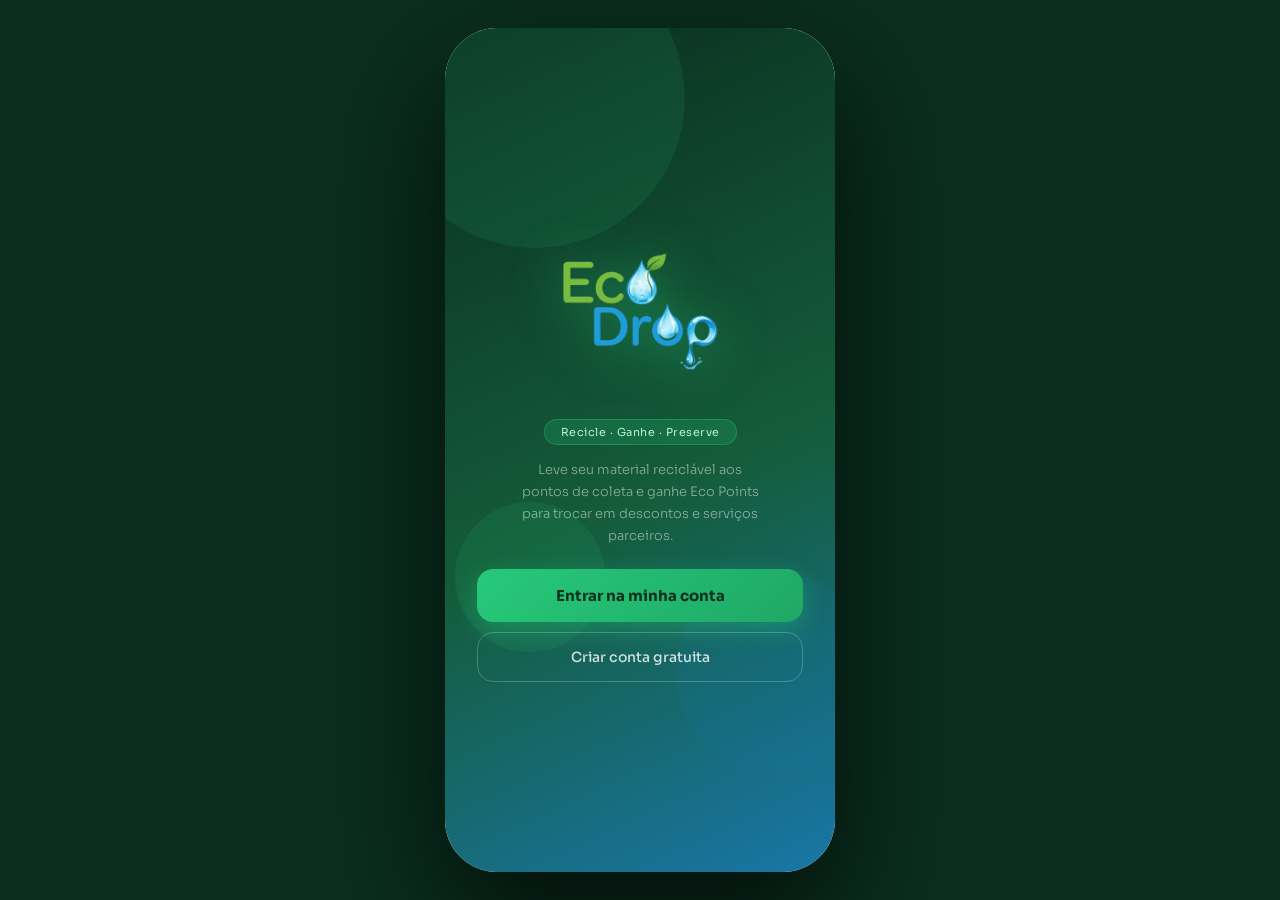
==== commit 5b8dcd25: "refatoração de tela e adição de manifest.json" ====
--- a/frontend/public/index.html
+++ b/frontend/public/index.html
@@ -4,19 +4,20 @@
 <meta charset="UTF-8"/>
 <meta name="viewport" content="width=device-width,initial-scale=1.0"/>
 <title>EcoDrop</title>
-<link rel="icon" type="image/x-icon" sizes="16x16" href="/assets/16.ico"/>
-<link rel="icon" type="image/x-icon" sizes="32x32" href="/assets/32.ico"/>
-<link rel="icon" type="image/x-icon" sizes="48x48" href="/assets/48.ico"/>
-<link rel="icon" type="image/x-icon" sizes="64x64" href="/assets/64.ico"/>
-<link rel="icon" type="image/x-icon" sizes="128x128" href="/assets/128.ico"/>
-<link rel="icon" type="image/x-icon" sizes="256x256" href="/assets/256.ico"/>
+<link rel="manifest" href="/manifest.json"/>
+<meta name="theme-color" content="#2e7d32"/>
+<meta name="mobile-web-app-capable" content="yes"/>
+<meta name="apple-mobile-web-app-capable" content="yes"/>
+<meta name="apple-mobile-web-app-status-bar-style" content="default"/>
+<meta name="apple-mobile-web-app-title" content="EcoDrop"/>
+<link rel="icon" type="image/x-icon" sizes="16x16" href="/assets/32.ico"/>
 <link rel="apple-touch-icon" href="/assets/128.ico"/>
 <link href="https://fonts.googleapis.com/css2?family=Sora:wght@300;400;500;600;700;800&family=Playfair+Display:wght@700;900&display=swap" rel="stylesheet"/>
 <link rel="stylesheet" href="css/style.css"/>
 </head>
 <body>
 <div class="phone">
-  <div class="notch"></div>
+  <!-- <div class="notch"></div> -->
   <div class="toast" id="toast"></div>
 
   <!-- SPLASH -->
@@ -560,7 +561,12 @@
   </div>
 
 </div>
-
+<script>
+  if ('serviceWorker' in navigator) {
+    navigator.serviceWorker.register('/service-worker.js');
+  }
+</script>
+<script src="/env.js"></script>
 <script src="api.js"></script>
 <script src="script.js"></script>
 </body>
